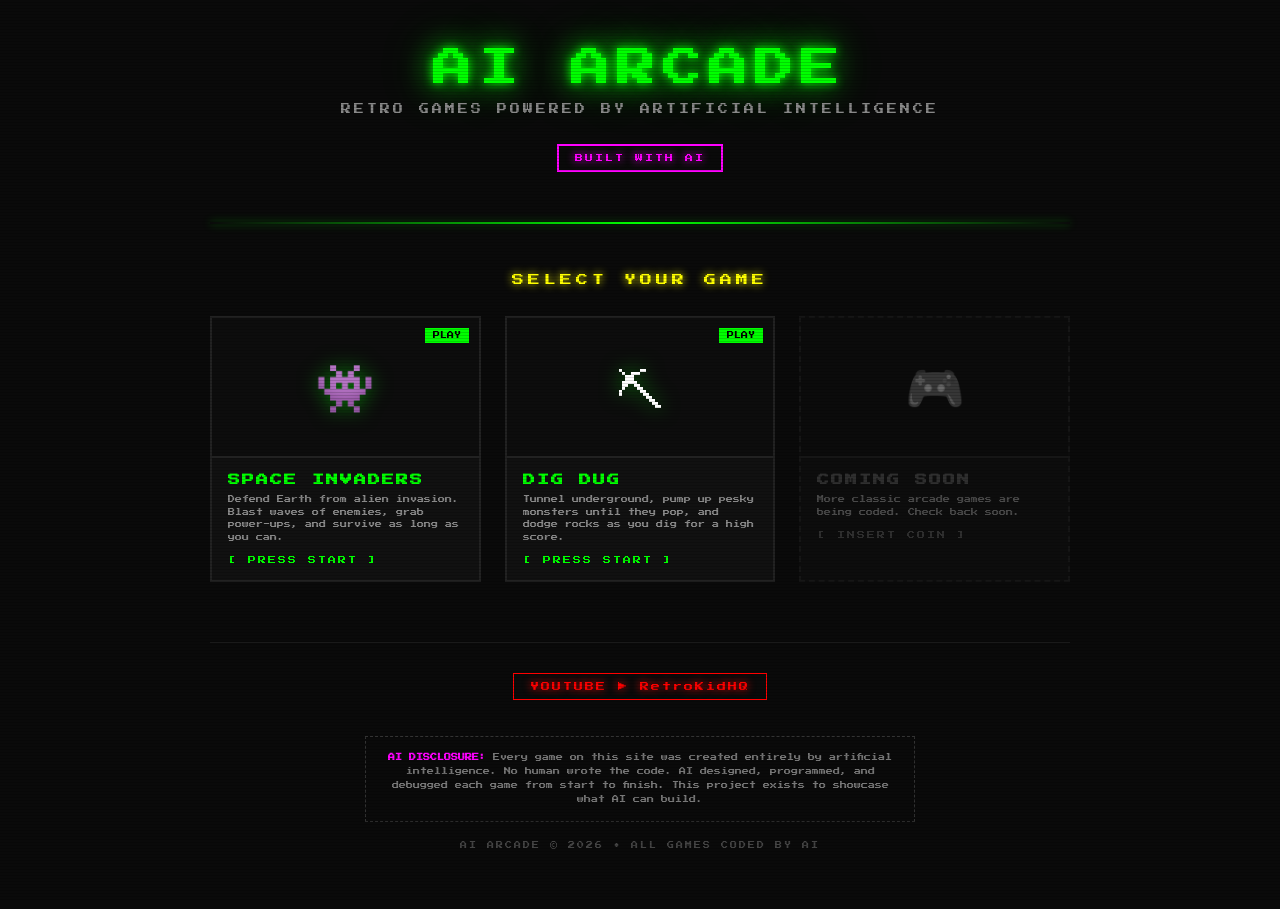
==== index.html @ ed3a6177 "Add Dig Dug game and homepage card" ====
<!DOCTYPE html>
<html lang="en">
<head>
<meta charset="UTF-8">
<meta name="viewport" content="width=device-width, initial-scale=1.0">
<title>AI ARCADE GAMES</title>
<style>
  @import url('https://fonts.googleapis.com/css2?family=Press+Start+2P&display=swap');
  *{margin:0;padding:0;box-sizing:border-box}
  body{
    background:#0a0a0a;
    color:#fff;
    font-family:'Press Start 2P', monospace;
    min-height:100vh;
    overflow-x:hidden;
  }

  /* scanline overlay */
  body::after{
    content:'';
    position:fixed;inset:0;
    background:repeating-linear-gradient(
      0deg,
      rgba(0,0,0,0.15) 0px,
      rgba(0,0,0,0.15) 1px,
      transparent 1px,
      transparent 3px
    );
    pointer-events:none;
    z-index:100;
  }

  .container{
    max-width:900px;
    margin:0 auto;
    padding:40px 20px 60px;
    position:relative;
  }

  /* header */
  header{
    text-align:center;
    margin-bottom:50px;
  }
  .logo{
    font-size:clamp(22px,5vw,40px);
    color:#0f0;
    text-shadow:0 0 10px #0f0, 0 0 30px #0f0, 0 0 60px rgba(0,255,0,0.3);
    letter-spacing:6px;
    margin-bottom:8px;
    line-height:1.4;
  }
  .tagline{
    font-size:clamp(7px,1.8vw,10px);
    color:#888;
    letter-spacing:3px;
    margin-bottom:20px;
  }
  .ai-badge{
    display:inline-block;
    border:2px solid #f0f;
    padding:8px 16px;
    font-size:8px;
    color:#f0f;
    text-shadow:0 0 8px #f0f;
    letter-spacing:2px;
    margin-top:10px;
    animation:pulse 2s ease-in-out infinite;
  }
  @keyframes pulse{
    0%,100%{box-shadow:0 0 8px rgba(255,0,255,0.3)}
    50%{box-shadow:0 0 20px rgba(255,0,255,0.6)}
  }

  /* divider */
  .divider{
    height:2px;
    background:linear-gradient(90deg, transparent, #0f0, transparent);
    margin:0 0 50px;
    box-shadow:0 0 8px rgba(0,255,0,0.4);
  }

  /* section title */
  .section-title{
    font-size:12px;
    color:#ff0;
    text-shadow:0 0 8px #ff0;
    letter-spacing:4px;
    margin-bottom:30px;
    text-align:center;
  }

  /* game grid */
  .games{
    display:grid;
    grid-template-columns:repeat(auto-fit, minmax(260px, 1fr));
    gap:24px;
    margin-bottom:60px;
  }

  .game-card{
    background:#111;
    border:2px solid #222;
    padding:0;
    text-decoration:none;
    color:#fff;
    transition:all 0.2s;
    position:relative;
    overflow:hidden;
  }
  .game-card:hover{
    border-color:#0f0;
    box-shadow:0 0 20px rgba(0,255,0,0.2);
    transform:translateY(-4px);
  }
  .game-card:hover .card-preview{
    background:#001a00;
  }
  .card-preview{
    height:140px;
    display:flex;
    align-items:center;
    justify-content:center;
    background:#0d0d0d;
    border-bottom:2px solid #222;
    transition:background 0.2s;
    position:relative;
  }
  .card-preview .icon{
    font-size:48px;
    filter:drop-shadow(0 0 10px rgba(0,255,0,0.5));
  }
  .card-preview .score-badge{
    position:absolute;
    top:10px;right:10px;
    background:#0f0;
    color:#000;
    font-size:7px;
    padding:4px 8px;
  }
  .card-body{
    padding:16px;
  }
  .card-body h3{
    font-size:12px;
    color:#0f0;
    margin-bottom:8px;
    letter-spacing:2px;
  }
  .card-body p{
    font-size:7px;
    color:#888;
    line-height:1.8;
  }
  .card-body .play-hint{
    margin-top:12px;
    font-size:8px;
    color:#0f0;
    letter-spacing:2px;
  }
  .game-card:hover .play-hint{
    text-shadow:0 0 8px #0f0;
  }

  /* coming soon card */
  .game-card.coming-soon{
    opacity:0.5;
    cursor:default;
    border-style:dashed;
  }
  .game-card.coming-soon:hover{
    transform:none;
    border-color:#333;
    box-shadow:none;
  }
  .game-card.coming-soon .card-body h3{
    color:#555;
  }
  .game-card.coming-soon .card-body .play-hint{
    color:#555;
  }

  /* footer */
  footer{
    text-align:center;
    border-top:1px solid #1a1a1a;
    padding-top:30px;
  }
  footer p{
    font-size:7px;
    color:#555;
    line-height:2.2;
    max-width:600px;
    margin:0 auto;
  }
  footer .disclaimer{
    margin-top:16px;
    padding:14px;
    border:1px dashed #333;
    font-size:7px;
    color:#777;
    line-height:2;
    max-width:550px;
    margin-left:auto;
    margin-right:auto;
  }
  footer .disclaimer strong{
    color:#f0f;
  }
  footer .credits{
    margin-top:20px;
    font-size:7px;
    color:#444;
    letter-spacing:2px;
  }

  /* floating particles */
  .particle{
    position:fixed;
    width:2px;height:2px;
    background:#0f0;
    border-radius:50%;
    pointer-events:none;
    opacity:0.3;
    animation:float linear infinite;
  }
  @keyframes float{
    0%{transform:translateY(100vh) scale(0);opacity:0}
    10%{opacity:0.3}
    90%{opacity:0.3}
    100%{transform:translateY(-10vh) scale(1);opacity:0}
  }
</style>
</head>
<body>

<div class="container">
  <header>
    <div class="logo">AI ARCADE</div>
    <div class="tagline">RETRO GAMES POWERED BY ARTIFICIAL INTELLIGENCE</div>
    <div class="ai-badge">BUILT WITH AI</div>
  </header>

  <div class="divider"></div>

  <div class="section-title">SELECT YOUR GAME</div>

  <div class="games">
    <a href="space-invaders.html" class="game-card">
      <div class="card-preview">
        <span class="icon">&#128126;</span>
        <span class="score-badge">PLAY</span>
      </div>
      <div class="card-body">
        <h3>SPACE INVADERS</h3>
        <p>Defend Earth from alien invasion. Blast waves of enemies, grab power-ups, and survive as long as you can.</p>
        <div class="play-hint">[ PRESS START ]</div>
      </div>
    </a>

    <a href="digdug.html" class="game-card">
      <div class="card-preview">
        <span class="icon">&#9935;</span>
        <span class="score-badge">PLAY</span>
      </div>
      <div class="card-body">
        <h3>DIG DUG</h3>
        <p>Tunnel underground, pump up pesky monsters until they pop, and dodge rocks as you dig for a high score.</p>
        <div class="play-hint">[ PRESS START ]</div>
      </div>
    </a>

    <div class="game-card coming-soon">
      <div class="card-preview">
        <span class="icon" style="filter:grayscale(1)">&#127918;</span>
      </div>
      <div class="card-body">
        <h3>COMING SOON</h3>
        <p>More classic arcade games are being coded. Check back soon.</p>
        <div class="play-hint">[ INSERT COIN ]</div>
      </div>
    </div>
  </div>

  <footer>
    <a href="https://www.youtube.com/@RetroKidHQ" target="_blank" rel="noopener" style="display:inline-block;font-size:9px;color:#f00;text-decoration:none;letter-spacing:2px;margin-bottom:20px;border:1px solid #f00;padding:8px 16px;text-shadow:0 0 8px #f00;transition:all 0.2s">YOUTUBE &#9654; RetroKidHQ</a>
    <div class="disclaimer">
      <strong>AI DISCLOSURE:</strong> Every game on this site was created entirely by artificial intelligence.
      No human wrote the code. AI designed, programmed, and debugged each game from start to finish.
      This project exists to showcase what AI can build.
    </div>
    <div class="credits">AI ARCADE &copy; 2026 &bull; ALL GAMES CODED BY AI</div>
  </footer>
</div>

<script>
  // floating particles
  for(let i=0;i<20;i++){
    const p=document.createElement('div');
    p.className='particle';
    p.style.left=Math.random()*100+'%';
    p.style.animationDuration=(8+Math.random()*12)+'s';
    p.style.animationDelay=Math.random()*10+'s';
    p.style.width=p.style.height=(1+Math.random()*2)+'px';
    document.body.appendChild(p);
  }
</script>
</body>
</html>
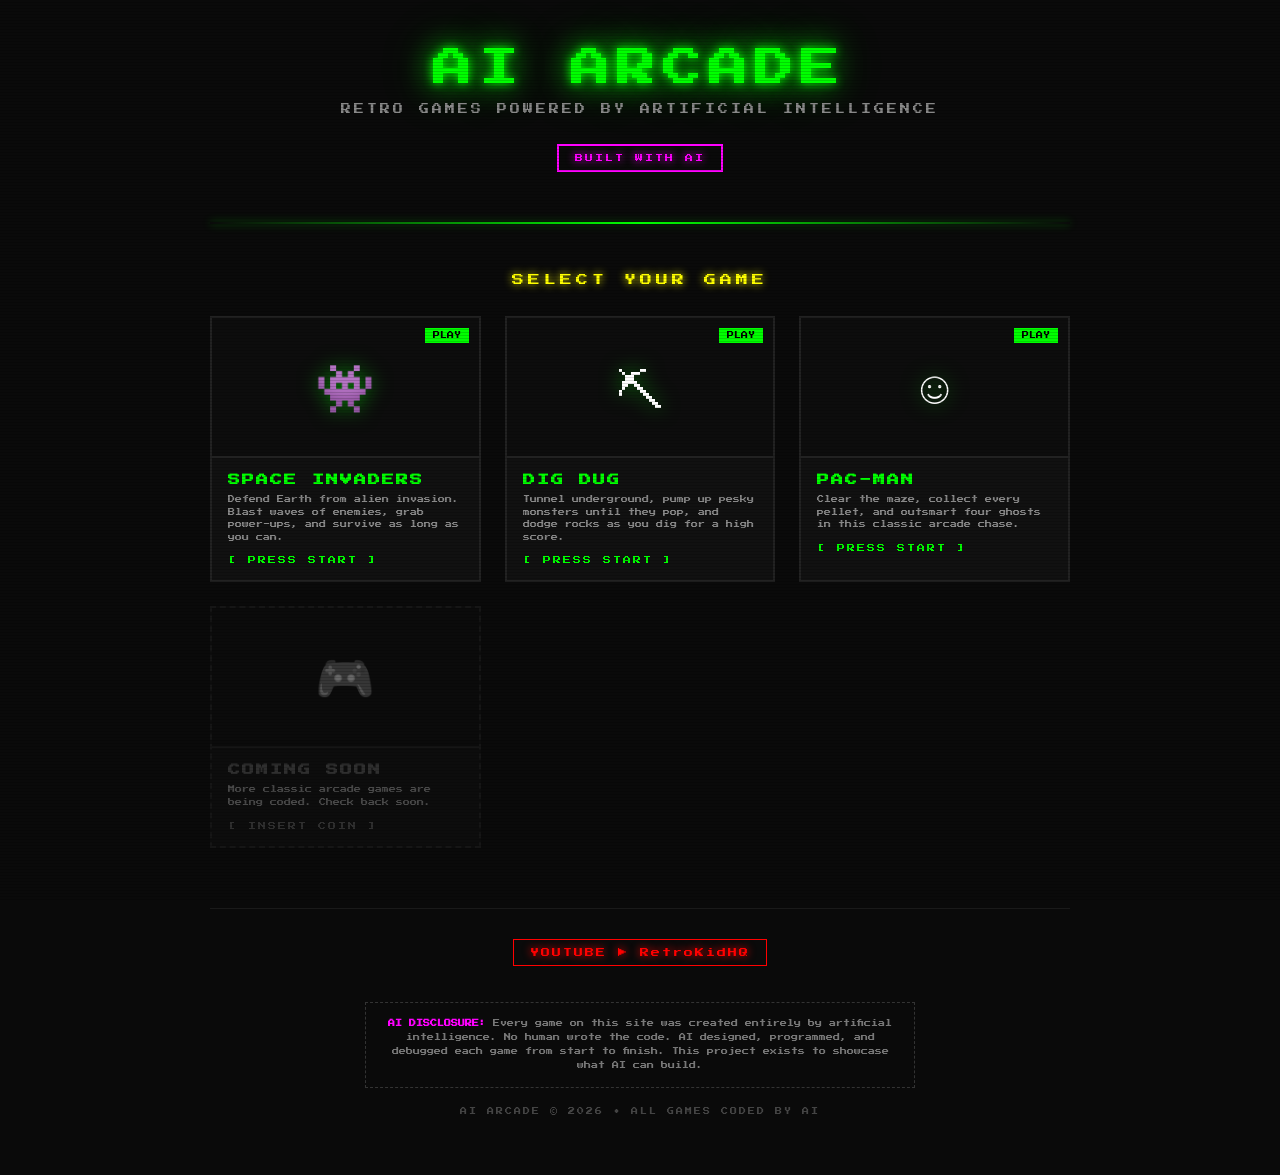
==== commit 3e812941: "Add Pac-Man to arcade homepage" ====
--- a/index.html
+++ b/index.html
@@ -270,6 +270,18 @@
       </div>
     </a>
 
+    <a href="pacman.html" class="game-card">
+      <div class="card-preview">
+        <span class="icon">&#9786;</span>
+        <span class="score-badge">PLAY</span>
+      </div>
+      <div class="card-body">
+        <h3>PAC-MAN</h3>
+        <p>Clear the maze, collect every pellet, and outsmart four ghosts in this classic arcade chase.</p>
+        <div class="play-hint">[ PRESS START ]</div>
+      </div>
+    </a>
+
     <div class="game-card coming-soon">
       <div class="card-preview">
         <span class="icon" style="filter:grayscale(1)">&#127918;</span>
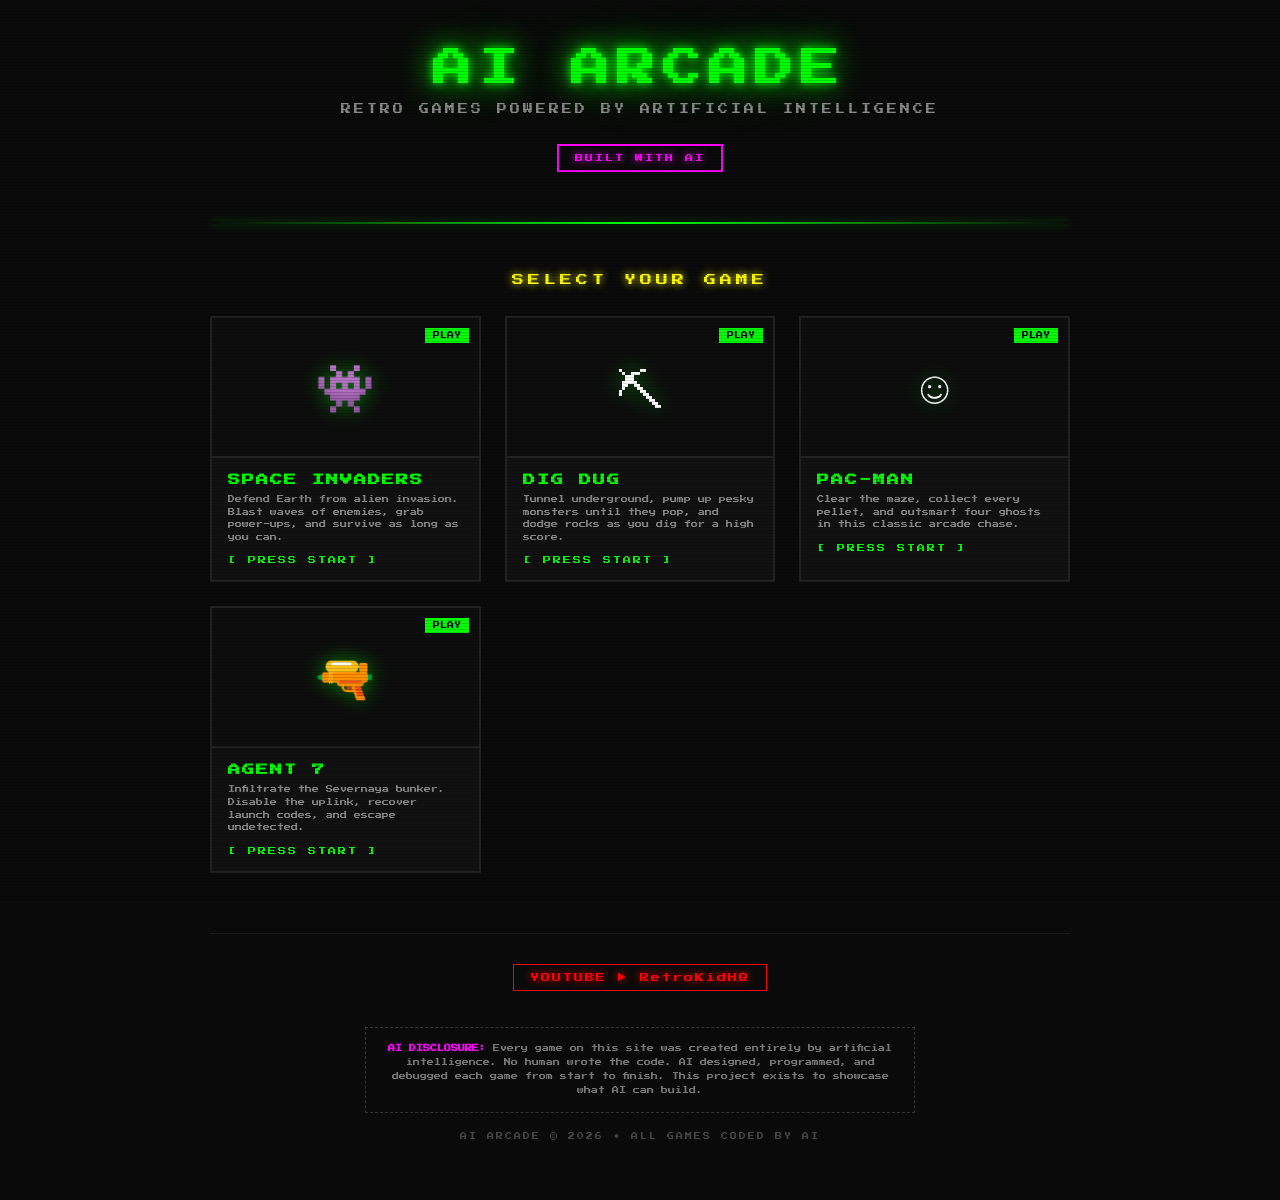
==== commit 727187f5: "Add AGENT 7 — 007-inspired retro FPS game - Self-contained single HTML file (no server required) - T" ====
--- a/index.html
+++ b/index.html
@@ -282,16 +282,17 @@
       </div>
     </a>
 
-    <div class="game-card coming-soon">
+    <a href="007.html" class="game-card">
       <div class="card-preview">
-        <span class="icon" style="filter:grayscale(1)">&#127918;</span>
+        <span class="icon">&#128299;</span>
+        <span class="score-badge">PLAY</span>
       </div>
       <div class="card-body">
-        <h3>COMING SOON</h3>
-        <p>More classic arcade games are being coded. Check back soon.</p>
-        <div class="play-hint">[ INSERT COIN ]</div>
-      </div>
-    </div>
+        <h3>AGENT 7</h3>
+        <p>Infiltrate the Severnaya bunker. Disable the uplink, recover launch codes, and escape undetected.</p>
+        <div class="play-hint">[ PRESS START ]</div>
+      </div>
+    </a>
   </div>
 
   <footer>
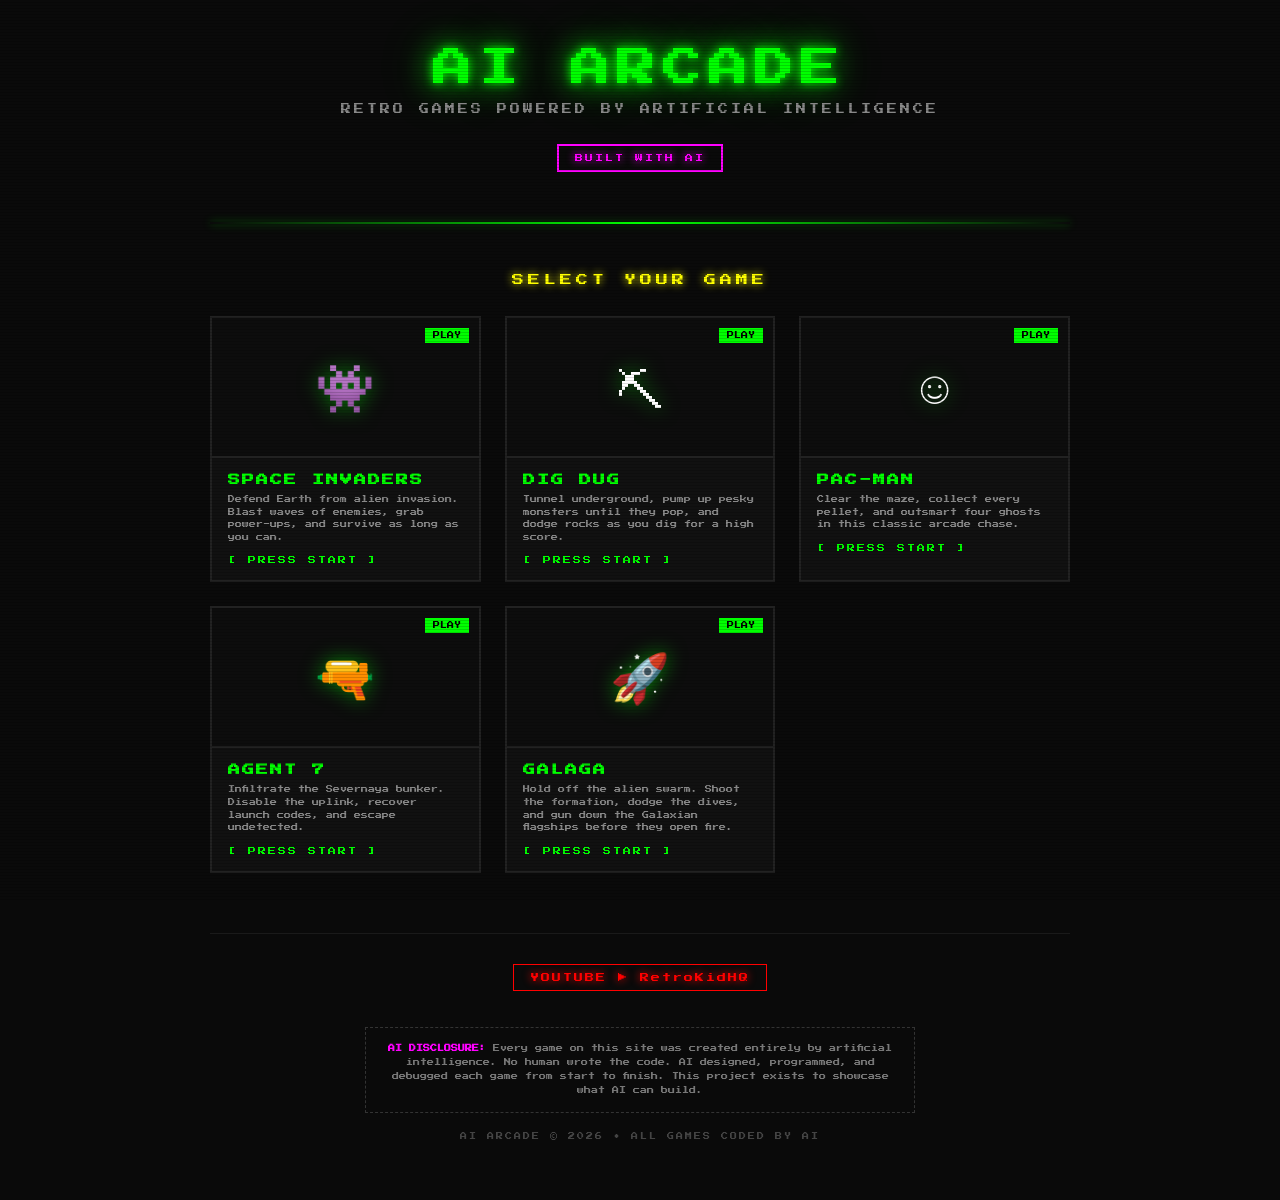
==== commit 3ca3605f: "Add Galaga game and feature it on the arcade home page" ====
--- a/index.html
+++ b/index.html
@@ -293,6 +293,18 @@
         <div class="play-hint">[ PRESS START ]</div>
       </div>
     </a>
+
+    <a href="galaga.html" class="game-card">
+      <div class="card-preview">
+        <span class="icon">&#128640;</span>
+        <span class="score-badge">PLAY</span>
+      </div>
+      <div class="card-body">
+        <h3>GALAGA</h3>
+        <p>Hold off the alien swarm. Shoot the formation, dodge the dives, and gun down the Galaxian flagships before they open fire.</p>
+        <div class="play-hint">[ PRESS START ]</div>
+      </div>
+    </a>
   </div>
 
   <footer>
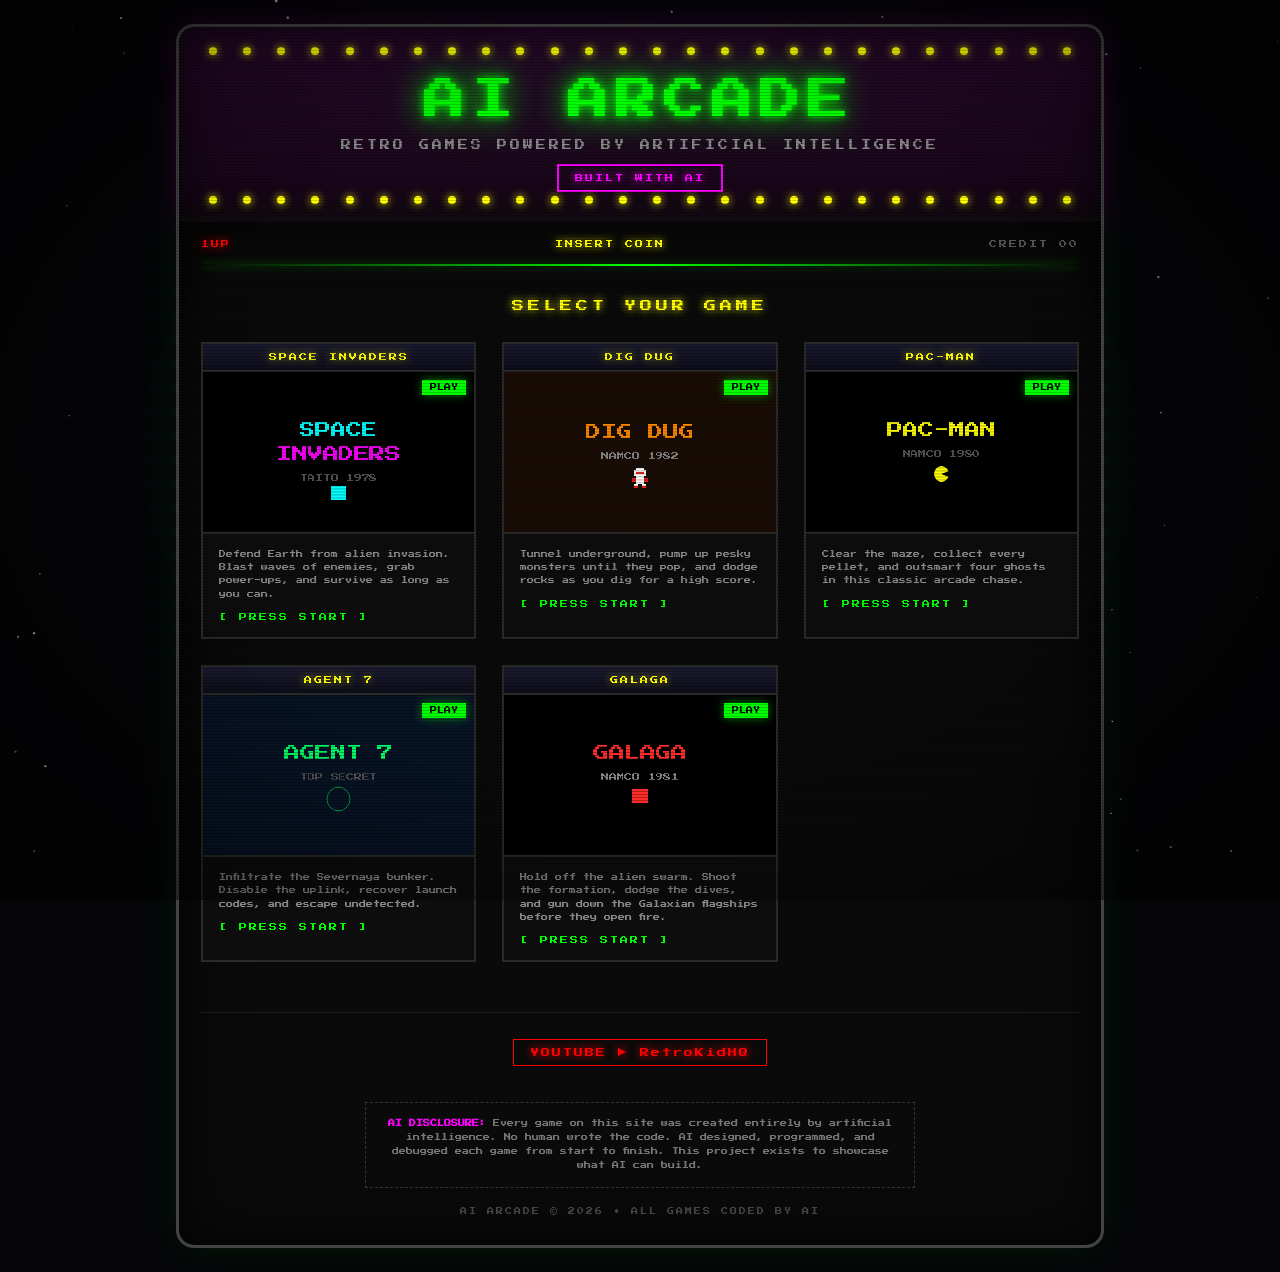
==== commit 8bbaa03e: "Retro arcade homepage with hover previews, fixed Agent 7, added Galaga - index.html: arcade cabinet " ====
--- a/index.html
+++ b/index.html
@@ -8,320 +8,308 @@
   @import url('https://fonts.googleapis.com/css2?family=Press+Start+2P&display=swap');
   *{margin:0;padding:0;box-sizing:border-box}
   body{
-    background:#0a0a0a;
+    background:#050508;
     color:#fff;
     font-family:'Press Start 2P', monospace;
     min-height:100vh;
     overflow-x:hidden;
   }
-
-  /* scanline overlay */
+  #stars{position:fixed;inset:0;z-index:0}
+
+  /* CRT scanlines + vignette */
   body::after{
-    content:'';
-    position:fixed;inset:0;
-    background:repeating-linear-gradient(
-      0deg,
-      rgba(0,0,0,0.15) 0px,
-      rgba(0,0,0,0.15) 1px,
-      transparent 1px,
-      transparent 3px
-    );
-    pointer-events:none;
-    z-index:100;
-  }
-
-  .container{
-    max-width:900px;
-    margin:0 auto;
-    padding:40px 20px 60px;
-    position:relative;
-  }
-
-  /* header */
-  header{
+    content:'';position:fixed;inset:0;pointer-events:none;z-index:200;
+    background:repeating-linear-gradient(0deg,rgba(0,0,0,.18) 0 1px,transparent 1px 3px);
+  }
+  body::before{
+    content:'';position:fixed;inset:0;pointer-events:none;z-index:201;
+    background:radial-gradient(ellipse at center,transparent 55%,rgba(0,0,0,.55) 100%);
+  }
+
+  .cabinet{
+    position:relative;z-index:1;
+    max-width:960px;
+    margin:24px auto;
+    padding:0 16px;
+  }
+
+  /* marquee */
+  .marquee{
+    background:linear-gradient(180deg,#2a0a2e,#160616);
+    border:3px solid #444;border-bottom:none;
+    border-radius:18px 18px 0 0;
+    padding:16px 24px 14px;
     text-align:center;
-    margin-bottom:50px;
-  }
+    box-shadow:0 0 30px rgba(255,0,255,.15), inset 0 0 40px rgba(0,0,0,.6);
+  }
+  .lights{display:flex;justify-content:space-between;padding:4px 6px}
+  .lights span{
+    width:8px;height:8px;border-radius:50%;
+    background:#ff0;box-shadow:0 0 8px #ff0;
+    animation:chase 1s infinite;
+  }
+  .lights.bottom span{animation-delay:.5s}
+  @keyframes chase{0%,49%{opacity:1}50%,100%{opacity:.15}}
   .logo{
-    font-size:clamp(22px,5vw,40px);
+    font-size:clamp(24px,5vw,42px);
     color:#0f0;
-    text-shadow:0 0 10px #0f0, 0 0 30px #0f0, 0 0 60px rgba(0,255,0,0.3);
-    letter-spacing:6px;
-    margin-bottom:8px;
-    line-height:1.4;
+    text-shadow:0 0 10px #0f0, 0 0 30px #0f0, 0 0 60px rgba(0,255,0,.35);
+    letter-spacing:6px;margin:12px 0 10px;line-height:1.4;
+    animation:flicker 5s infinite;
+  }
+  @keyframes flicker{
+    0%,100%{opacity:1}
+    91%{opacity:1}92%{opacity:.55}93%{opacity:1}
+    95%{opacity:.75}96%{opacity:1}
   }
   .tagline{
-    font-size:clamp(7px,1.8vw,10px);
-    color:#888;
-    letter-spacing:3px;
-    margin-bottom:20px;
+    font-size:clamp(7px,1.6vw,10px);color:#888;letter-spacing:3px;margin-bottom:14px;
   }
   .ai-badge{
-    display:inline-block;
-    border:2px solid #f0f;
-    padding:8px 16px;
-    font-size:8px;
-    color:#f0f;
-    text-shadow:0 0 8px #f0f;
-    letter-spacing:2px;
-    margin-top:10px;
+    display:inline-block;border:2px solid #f0f;padding:8px 16px;font-size:8px;
+    color:#f0f;text-shadow:0 0 8px #f0f;letter-spacing:2px;
     animation:pulse 2s ease-in-out infinite;
   }
   @keyframes pulse{
-    0%,100%{box-shadow:0 0 8px rgba(255,0,255,0.3)}
-    50%{box-shadow:0 0 20px rgba(255,0,255,0.6)}
-  }
-
-  /* divider */
+    0%,100%{box-shadow:0 0 8px rgba(255,0,255,.3)}
+    50%{box-shadow:0 0 22px rgba(255,0,255,.65)}
+  }
+
+  /* screen bezel */
+  .bezel{
+    background:#0a0a0a;
+    border:3px solid #444;border-top:none;
+    border-radius:0 0 18px 18px;
+    padding:18px 22px 30px;
+    box-shadow:0 0 40px rgba(0,255,0,.08), inset 0 0 60px rgba(0,0,0,.8);
+    animation:crt 6s infinite;
+  }
+  @keyframes crt{
+    0%,100%{filter:brightness(1)}
+    48%{filter:brightness(1)}49%{filter:brightness(1.06)}50%{filter:brightness(.97)}51%{filter:brightness(1)}
+  }
+  .hud{
+    display:flex;justify-content:space-between;align-items:center;
+    font-size:8px;letter-spacing:2px;margin-bottom:16px;
+  }
+  .hud .oneup{color:#f00;text-shadow:0 0 8px #f00}
+  .hud .credit{color:#555}
+  .insert-coin{color:#ff0;text-shadow:0 0 8px #ff0;animation:blink 1.1s steps(2) infinite}
+  @keyframes blink{50%{opacity:0}}
+
   .divider{
-    height:2px;
-    background:linear-gradient(90deg, transparent, #0f0, transparent);
-    margin:0 0 50px;
-    box-shadow:0 0 8px rgba(0,255,0,0.4);
-  }
-
-  /* section title */
+    height:2px;margin:0 0 34px;
+    background:linear-gradient(90deg,transparent,#0f0,transparent);
+    box-shadow:0 0 8px rgba(0,255,0,.4);
+  }
   .section-title{
-    font-size:12px;
-    color:#ff0;
-    text-shadow:0 0 8px #ff0;
-    letter-spacing:4px;
-    margin-bottom:30px;
-    text-align:center;
+    font-size:12px;color:#ff0;text-shadow:0 0 8px #ff0;
+    letter-spacing:4px;margin-bottom:30px;text-align:center;
   }
 
   /* game grid */
   .games{
     display:grid;
-    grid-template-columns:repeat(auto-fit, minmax(260px, 1fr));
-    gap:24px;
-    margin-bottom:60px;
-  }
-
+    grid-template-columns:repeat(auto-fit,minmax(260px,1fr));
+    gap:26px;margin-bottom:50px;
+  }
   .game-card{
-    background:#111;
-    border:2px solid #222;
-    padding:0;
-    text-decoration:none;
-    color:#fff;
-    transition:all 0.2s;
-    position:relative;
-    overflow:hidden;
+    display:block;text-decoration:none;color:#fff;
+    background:#0d0d0d;border:2px solid #2a2a2a;
+    transition:transform .15s,border-color .15s,box-shadow .15s;
   }
   .game-card:hover{
     border-color:#0f0;
-    box-shadow:0 0 20px rgba(0,255,0,0.2);
+    box-shadow:0 0 24px rgba(0,255,0,.25), inset 0 0 20px rgba(0,255,0,.05);
     transform:translateY(-4px);
   }
-  .game-card:hover .card-preview{
-    background:#001a00;
-  }
-  .card-preview{
-    height:140px;
-    display:flex;
-    align-items:center;
-    justify-content:center;
-    background:#0d0d0d;
-    border-bottom:2px solid #222;
-    transition:background 0.2s;
-    position:relative;
-  }
-  .card-preview .icon{
-    font-size:48px;
-    filter:drop-shadow(0 0 10px rgba(0,255,0,0.5));
-  }
-  .card-preview .score-badge{
-    position:absolute;
-    top:10px;right:10px;
-    background:#0f0;
-    color:#000;
-    font-size:7px;
-    padding:4px 8px;
-  }
-  .card-body{
-    padding:16px;
-  }
-  .card-body h3{
-    font-size:12px;
-    color:#0f0;
-    margin-bottom:8px;
-    letter-spacing:2px;
-  }
-  .card-body p{
-    font-size:7px;
-    color:#888;
-    line-height:1.8;
-  }
-  .card-body .play-hint{
-    margin-top:12px;
-    font-size:8px;
-    color:#0f0;
-    letter-spacing:2px;
-  }
-  .game-card:hover .play-hint{
-    text-shadow:0 0 8px #0f0;
-  }
-
-  /* coming soon card */
-  .game-card.coming-soon{
-    opacity:0.5;
-    cursor:default;
-    border-style:dashed;
-  }
-  .game-card.coming-soon:hover{
-    transform:none;
-    border-color:#333;
-    box-shadow:none;
-  }
-  .game-card.coming-soon .card-body h3{
-    color:#555;
-  }
-  .game-card.coming-soon .card-body .play-hint{
-    color:#555;
-  }
+  .card-marquee{
+    background:linear-gradient(180deg,#1a1a2e,#0d0d1a);
+    border-bottom:2px solid #2a2a2a;
+    padding:9px 8px;text-align:center;
+    font-size:8px;letter-spacing:2px;color:#ff0;
+    text-shadow:0 0 8px rgba(255,255,0,.6);
+    white-space:nowrap;overflow:hidden;
+  }
+  .card-screen{
+    position:relative;background:#000;
+    border-bottom:2px solid #2a2a2a;
+    overflow:hidden;
+  }
+  .card-screen canvas{
+    display:block;width:100%;height:160px;
+    image-rendering:pixelated;image-rendering:crisp-edges;
+  }
+  .card-screen::after{
+    content:'';position:absolute;inset:0;pointer-events:none;
+    background:repeating-linear-gradient(0deg,rgba(0,0,0,.12) 0 1px,transparent 1px 3px);
+  }
+  .score-badge{
+    position:absolute;top:8px;right:8px;z-index:2;
+    background:#0f0;color:#000;font-size:7px;padding:4px 8px;
+    box-shadow:0 0 10px rgba(0,255,0,.5);
+  }
+  .card-body{padding:14px 16px 16px}
+  .card-body p{font-size:7px;color:#888;line-height:1.9}
+  .play-hint{margin-top:12px;font-size:8px;color:#0f0;letter-spacing:2px}
+  .game-card:hover .play-hint{text-shadow:0 0 8px #0f0;animation:blink 1s steps(2) infinite}
 
   /* footer */
-  footer{
-    text-align:center;
-    border-top:1px solid #1a1a1a;
-    padding-top:30px;
-  }
-  footer p{
-    font-size:7px;
-    color:#555;
-    line-height:2.2;
-    max-width:600px;
-    margin:0 auto;
-  }
-  footer .disclaimer{
-    margin-top:16px;
-    padding:14px;
-    border:1px dashed #333;
-    font-size:7px;
-    color:#777;
-    line-height:2;
-    max-width:550px;
-    margin-left:auto;
-    margin-right:auto;
-  }
-  footer .disclaimer strong{
-    color:#f0f;
-  }
-  footer .credits{
-    margin-top:20px;
-    font-size:7px;
-    color:#444;
-    letter-spacing:2px;
-  }
-
-  /* floating particles */
+  footer{text-align:center;border-top:1px solid #1a1a1a;padding-top:26px}
+  .yt{
+    display:inline-block;font-size:9px;color:#f00;text-decoration:none;letter-spacing:2px;
+    margin-bottom:20px;border:1px solid #f00;padding:8px 16px;
+    text-shadow:0 0 8px #f00;transition:all .2s;
+  }
+  .yt:hover{background:#f00;color:#000;box-shadow:0 0 16px rgba(255,0,0,.5)}
+  footer p{font-size:7px;color:#555;line-height:2.2;max-width:600px;margin:0 auto}
+  .disclaimer{
+    margin-top:16px;padding:14px;border:1px dashed #333;
+    font-size:7px;color:#777;line-height:2;max-width:550px;margin-left:auto;margin-right:auto;
+  }
+  .disclaimer strong{color:#f0f}
+  .credits{margin-top:20px;font-size:7px;color:#444;letter-spacing:2px}
+
   .particle{
-    position:fixed;
-    width:2px;height:2px;
-    background:#0f0;
-    border-radius:50%;
-    pointer-events:none;
-    opacity:0.3;
-    animation:float linear infinite;
+    position:fixed;width:2px;height:2px;background:#0f0;border-radius:50%;
+    pointer-events:none;opacity:.3;animation:float linear infinite;z-index:0;
   }
   @keyframes float{
     0%{transform:translateY(100vh) scale(0);opacity:0}
-    10%{opacity:0.3}
-    90%{opacity:0.3}
+    10%{opacity:.3}
+    90%{opacity:.3}
     100%{transform:translateY(-10vh) scale(1);opacity:0}
   }
 </style>
 </head>
 <body>
 
-<div class="container">
-  <header>
+<canvas id="stars"></canvas>
+
+<div class="cabinet">
+  <div class="marquee">
+    <div class="lights top"></div>
     <div class="logo">AI ARCADE</div>
     <div class="tagline">RETRO GAMES POWERED BY ARTIFICIAL INTELLIGENCE</div>
     <div class="ai-badge">BUILT WITH AI</div>
-  </header>
-
-  <div class="divider"></div>
-
-  <div class="section-title">SELECT YOUR GAME</div>
-
-  <div class="games">
-    <a href="space-invaders.html" class="game-card">
-      <div class="card-preview">
-        <span class="icon">&#128126;</span>
-        <span class="score-badge">PLAY</span>
+    <div class="lights bottom"></div>
+  </div>
+
+  <div class="bezel">
+    <div class="hud">
+      <span class="oneup">1UP</span>
+      <span class="insert-coin">INSERT COIN</span>
+      <span class="credit">CREDIT 00</span>
+    </div>
+
+    <div class="divider"></div>
+
+    <div class="section-title">SELECT YOUR GAME</div>
+
+    <div class="games">
+      <a href="space-invaders.html" class="game-card" data-preview="space-invaders">
+        <div class="card-marquee">SPACE INVADERS</div>
+        <div class="card-screen">
+          <canvas></canvas>
+          <span class="score-badge">PLAY</span>
+        </div>
+        <div class="card-body">
+          <p>Defend Earth from alien invasion. Blast waves of enemies, grab power-ups, and survive as long as you can.</p>
+          <div class="play-hint">[ PRESS START ]</div>
+        </div>
+      </a>
+
+      <a href="digdug.html" class="game-card" data-preview="digdug">
+        <div class="card-marquee">DIG DUG</div>
+        <div class="card-screen">
+          <canvas></canvas>
+          <span class="score-badge">PLAY</span>
+        </div>
+        <div class="card-body">
+          <p>Tunnel underground, pump up pesky monsters until they pop, and dodge rocks as you dig for a high score.</p>
+          <div class="play-hint">[ PRESS START ]</div>
+        </div>
+      </a>
+
+      <a href="pacman.html" class="game-card" data-preview="pacman">
+        <div class="card-marquee">PAC-MAN</div>
+        <div class="card-screen">
+          <canvas></canvas>
+          <span class="score-badge">PLAY</span>
+        </div>
+        <div class="card-body">
+          <p>Clear the maze, collect every pellet, and outsmart four ghosts in this classic arcade chase.</p>
+          <div class="play-hint">[ PRESS START ]</div>
+        </div>
+      </a>
+
+      <a href="007.html" class="game-card" data-preview="agent7">
+        <div class="card-marquee">AGENT 7</div>
+        <div class="card-screen">
+          <canvas></canvas>
+          <span class="score-badge">PLAY</span>
+        </div>
+        <div class="card-body">
+          <p>Infiltrate the Severnaya bunker. Disable the uplink, recover launch codes, and escape undetected.</p>
+          <div class="play-hint">[ PRESS START ]</div>
+        </div>
+      </a>
+
+      <a href="galaga.html" class="game-card" data-preview="galaga">
+        <div class="card-marquee">GALAGA</div>
+        <div class="card-screen">
+          <canvas></canvas>
+          <span class="score-badge">PLAY</span>
+        </div>
+        <div class="card-body">
+          <p>Hold off the alien swarm. Shoot the formation, dodge the dives, and gun down the Galaxian flagships before they open fire.</p>
+          <div class="play-hint">[ PRESS START ]</div>
+        </div>
+      </a>
+    </div>
+
+    <footer>
+      <a class="yt" href="https://www.youtube.com/@RetroKidHQ" target="_blank" rel="noopener">YOUTUBE &#9654; RetroKidHQ</a>
+      <div class="disclaimer">
+        <strong>AI DISCLOSURE:</strong> Every game on this site was created entirely by artificial intelligence.
+        No human wrote the code. AI designed, programmed, and debugged each game from start to finish.
+        This project exists to showcase what AI can build.
       </div>
-      <div class="card-body">
-        <h3>SPACE INVADERS</h3>
-        <p>Defend Earth from alien invasion. Blast waves of enemies, grab power-ups, and survive as long as you can.</p>
-        <div class="play-hint">[ PRESS START ]</div>
-      </div>
-    </a>
-
-    <a href="digdug.html" class="game-card">
-      <div class="card-preview">
-        <span class="icon">&#9935;</span>
-        <span class="score-badge">PLAY</span>
-      </div>
-      <div class="card-body">
-        <h3>DIG DUG</h3>
-        <p>Tunnel underground, pump up pesky monsters until they pop, and dodge rocks as you dig for a high score.</p>
-        <div class="play-hint">[ PRESS START ]</div>
-      </div>
-    </a>
-
-    <a href="pacman.html" class="game-card">
-      <div class="card-preview">
-        <span class="icon">&#9786;</span>
-        <span class="score-badge">PLAY</span>
-      </div>
-      <div class="card-body">
-        <h3>PAC-MAN</h3>
-        <p>Clear the maze, collect every pellet, and outsmart four ghosts in this classic arcade chase.</p>
-        <div class="play-hint">[ PRESS START ]</div>
-      </div>
-    </a>
-
-    <a href="007.html" class="game-card">
-      <div class="card-preview">
-        <span class="icon">&#128299;</span>
-        <span class="score-badge">PLAY</span>
-      </div>
-      <div class="card-body">
-        <h3>AGENT 7</h3>
-        <p>Infiltrate the Severnaya bunker. Disable the uplink, recover launch codes, and escape undetected.</p>
-        <div class="play-hint">[ PRESS START ]</div>
-      </div>
-    </a>
-
-    <a href="galaga.html" class="game-card">
-      <div class="card-preview">
-        <span class="icon">&#128640;</span>
-        <span class="score-badge">PLAY</span>
-      </div>
-      <div class="card-body">
-        <h3>GALAGA</h3>
-        <p>Hold off the alien swarm. Shoot the formation, dodge the dives, and gun down the Galaxian flagships before they open fire.</p>
-        <div class="play-hint">[ PRESS START ]</div>
-      </div>
-    </a>
+      <div class="credits">AI ARCADE &copy; 2026 &bull; ALL GAMES CODED BY AI</div>
+    </footer>
   </div>
-
-  <footer>
-    <a href="https://www.youtube.com/@RetroKidHQ" target="_blank" rel="noopener" style="display:inline-block;font-size:9px;color:#f00;text-decoration:none;letter-spacing:2px;margin-bottom:20px;border:1px solid #f00;padding:8px 16px;text-shadow:0 0 8px #f00;transition:all 0.2s">YOUTUBE &#9654; RetroKidHQ</a>
-    <div class="disclaimer">
-      <strong>AI DISCLOSURE:</strong> Every game on this site was created entirely by artificial intelligence.
-      No human wrote the code. AI designed, programmed, and debugged each game from start to finish.
-      This project exists to showcase what AI can build.
-    </div>
-    <div class="credits">AI ARCADE &copy; 2026 &bull; ALL GAMES CODED BY AI</div>
-  </footer>
 </div>
 
+<script src="previews.js"></script>
 <script>
-  // floating particles
-  for(let i=0;i<20;i++){
-    const p=document.createElement('div');
+  function makeLights(el,n){
+    for(var i=0;i<n;i++)el.appendChild(document.createElement('span'));
+  }
+  makeLights(document.querySelector('.lights.top'),26);
+  makeLights(document.querySelector('.lights.bottom'),26);
+
+  var sc=document.getElementById('stars'),sx=sc.getContext('2d');
+  var stars=[];
+  function resizeStars(){sc.width=innerWidth;sc.height=innerHeight;}
+  resizeStars();
+  addEventListener('resize',resizeStars);
+  var i;
+  for(i=0;i<130;i++)stars.push({x:Math.random(),y:Math.random(),s:Math.random()*1.8+0.4,v:0.006+Math.random()*0.025,tw:Math.random()*6.28});
+  (function starLoop(){
+    sx.clearRect(0,0,sc.width,sc.height);
+    var now=performance.now()/1000;
+    for(var j=0;j<stars.length;j++){
+      var st=stars[j];
+      st.y+=st.v;if(st.y>1)st.y=0;
+      var a=0.25+0.55*Math.abs(Math.sin(st.tw+now));
+      sx.fillStyle='rgba(255,255,255,'+a.toFixed(2)+')';
+      sx.fillRect(st.x*sc.width,st.y*sc.height,st.s,st.s);
+    }
+    requestAnimationFrame(starLoop);
+  })();
+
+  for(i=0;i<20;i++){
+    var p=document.createElement('div');
     p.className='particle';
     p.style.left=Math.random()*100+'%';
     p.style.animationDuration=(8+Math.random()*12)+'s';
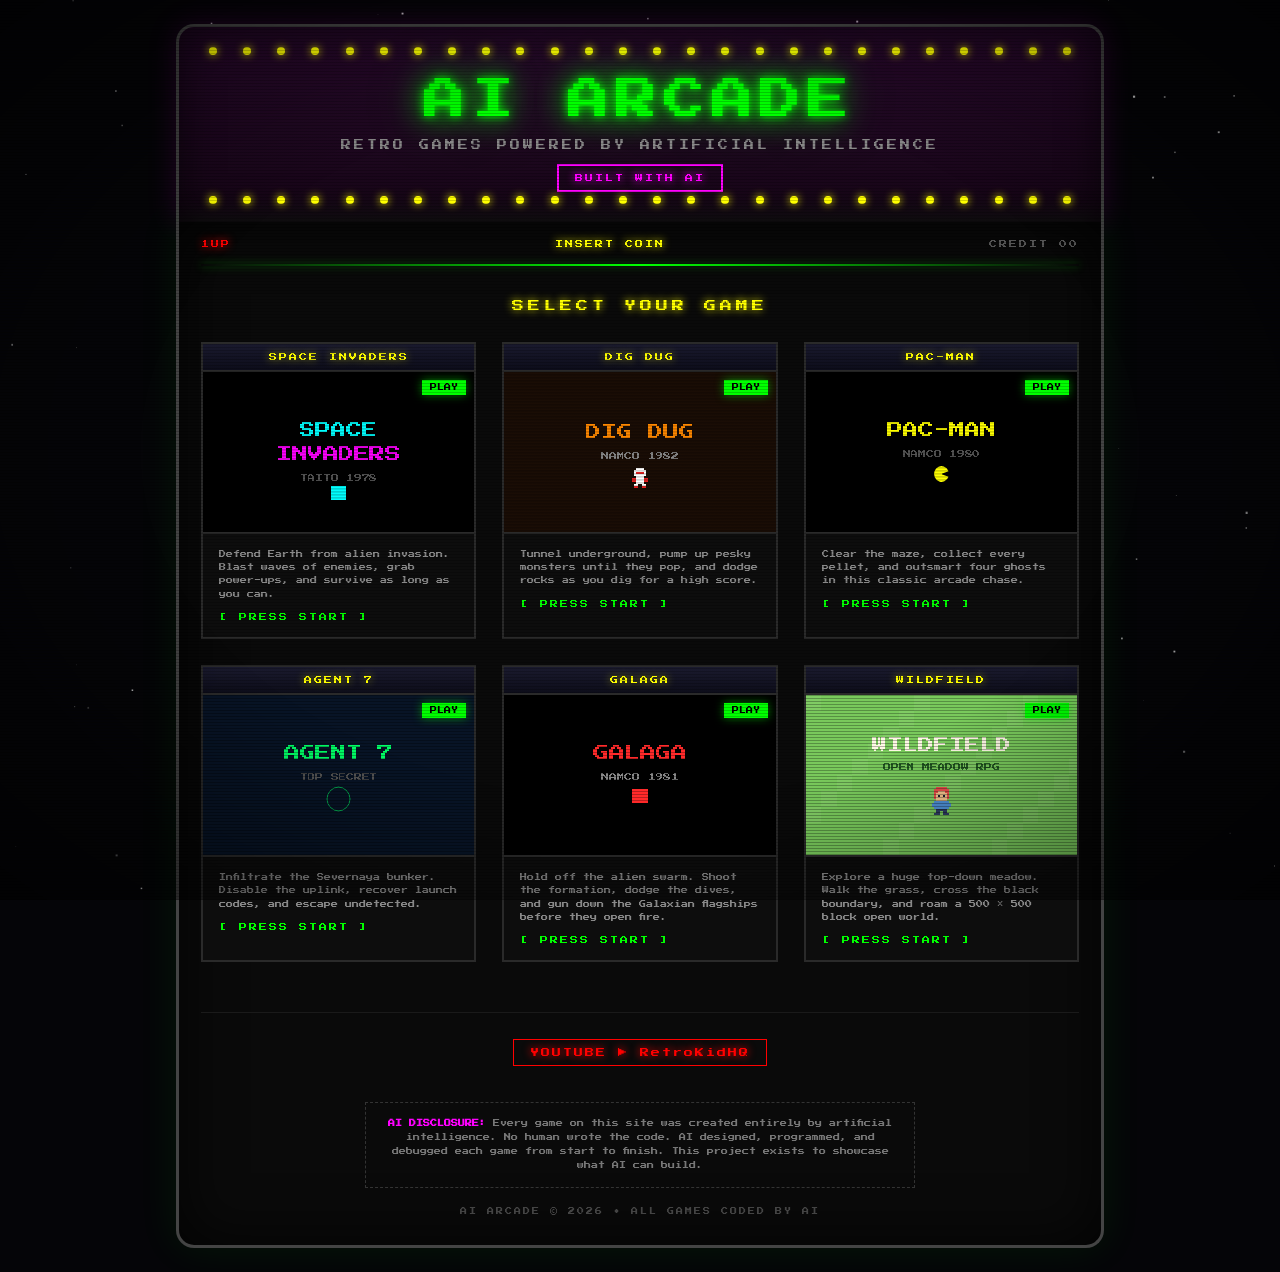
==== commit c955c8fe: "Add Wildfield Pokemon-style RPG and arcade previews" ====
--- a/index.html
+++ b/index.html
@@ -263,6 +263,18 @@
         </div>
         <div class="card-body">
           <p>Hold off the alien swarm. Shoot the formation, dodge the dives, and gun down the Galaxian flagships before they open fire.</p>
+          <div class="play-hint">[ PRESS START ]</div>
+        </div>
+      </a>
+
+      <a href="pokemon-rpg.html" class="game-card" data-preview="wildfield">
+        <div class="card-marquee">WILDFIELD</div>
+        <div class="card-screen">
+          <canvas></canvas>
+          <span class="score-badge">PLAY</span>
+        </div>
+        <div class="card-body">
+          <p>Explore a huge top-down meadow. Walk the grass, cross the black boundary, and roam a 500 × 500 block open world.</p>
           <div class="play-hint">[ PRESS START ]</div>
         </div>
       </a>
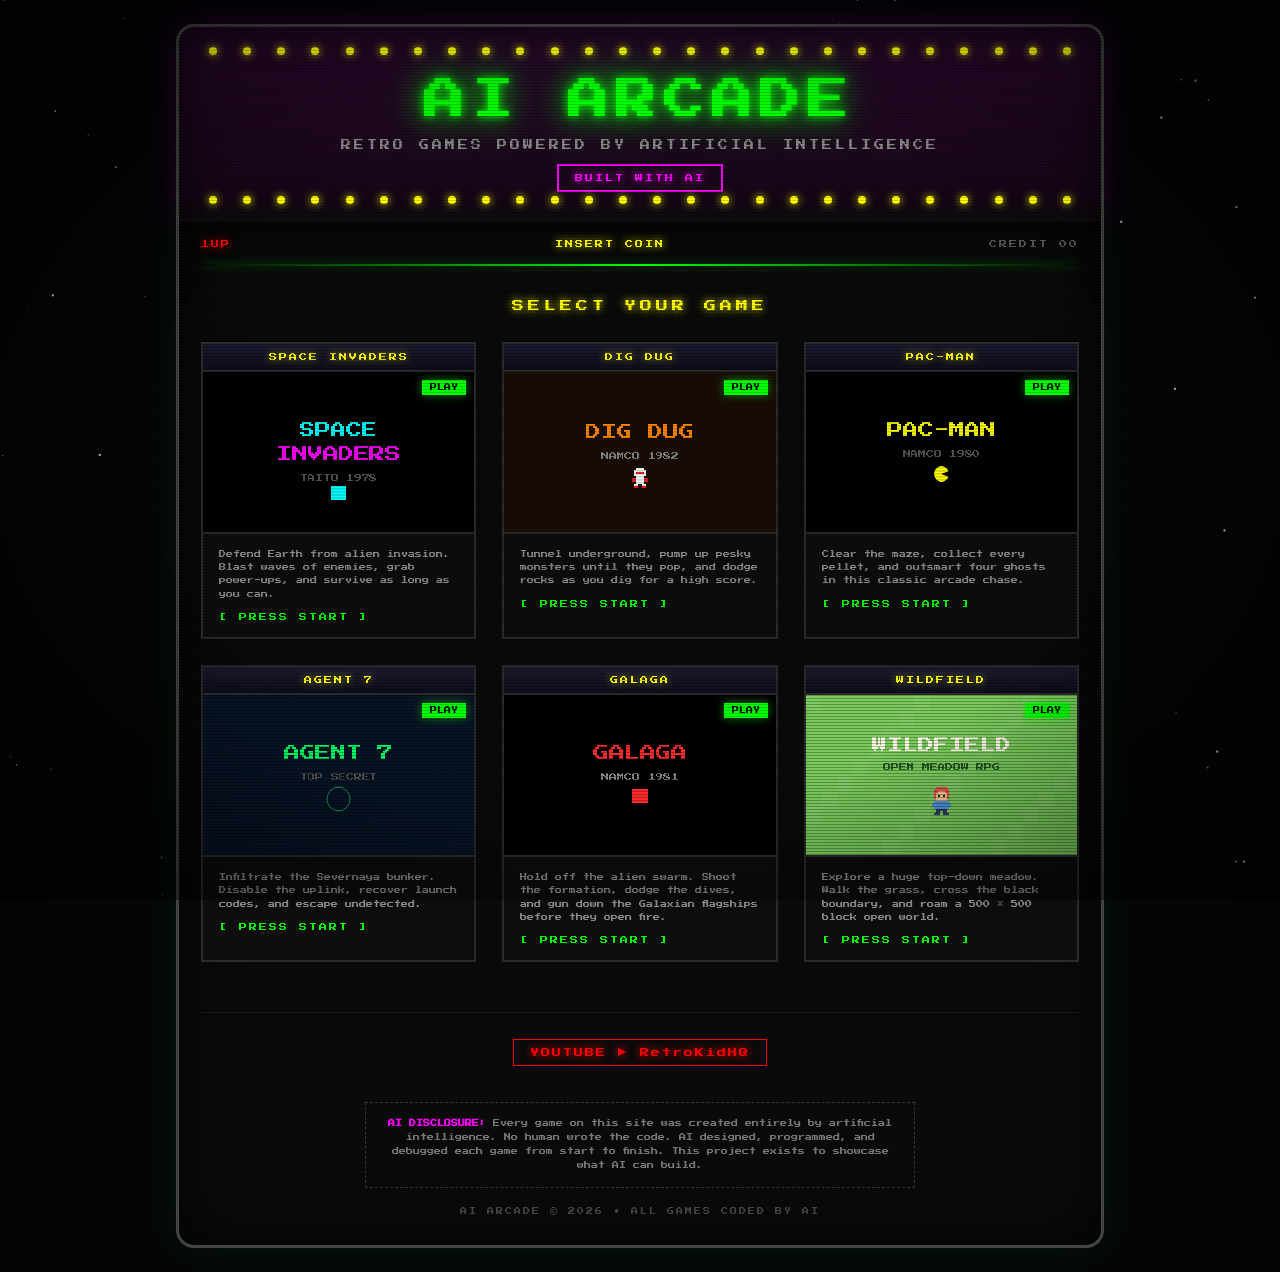
==== commit e12158b4: "Merge remote-tracking branch 'origin/main' into main" ====
--- a/index.html
+++ b/index.html
@@ -266,7 +266,6 @@
           <div class="play-hint">[ PRESS START ]</div>
         </div>
       </a>
-
       <a href="pokemon-rpg.html" class="game-card" data-preview="wildfield">
         <div class="card-marquee">WILDFIELD</div>
         <div class="card-screen">
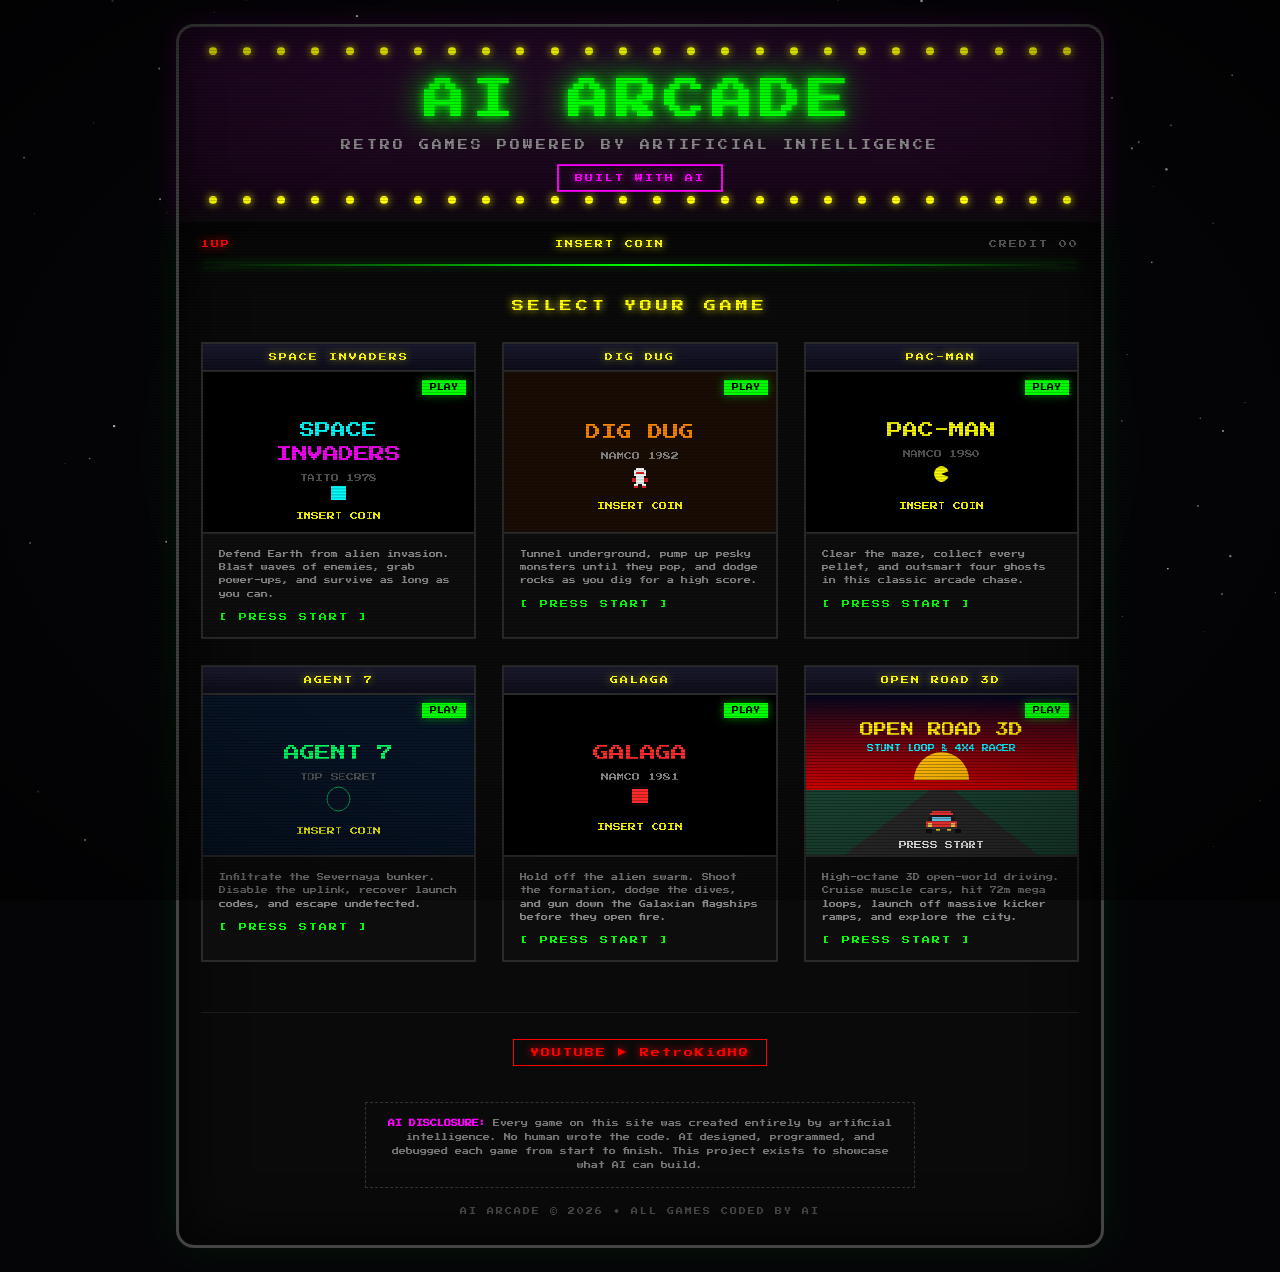
==== commit d6b1dd3e: "Replace Wildfield with Open Road 3D car game on arcade homepage" ====
--- a/index.html
+++ b/index.html
@@ -266,14 +266,14 @@
           <div class="play-hint">[ PRESS START ]</div>
         </div>
       </a>
-      <a href="pokemon-rpg.html" class="game-card" data-preview="wildfield">
-        <div class="card-marquee">WILDFIELD</div>
-        <div class="card-screen">
-          <canvas></canvas>
-          <span class="score-badge">PLAY</span>
-        </div>
-        <div class="card-body">
-          <p>Explore a huge top-down meadow. Walk the grass, cross the black boundary, and roam a 500 × 500 block open world.</p>
+      <a href="open-road.html" class="game-card" data-preview="car-game">
+        <div class="card-marquee">OPEN ROAD 3D</div>
+        <div class="card-screen">
+          <canvas></canvas>
+          <span class="score-badge">PLAY</span>
+        </div>
+        <div class="card-body">
+          <p>High-octane 3D open-world driving. Cruise muscle cars, hit 72m mega loops, launch off massive kicker ramps, and explore the city.</p>
           <div class="play-hint">[ PRESS START ]</div>
         </div>
       </a>
